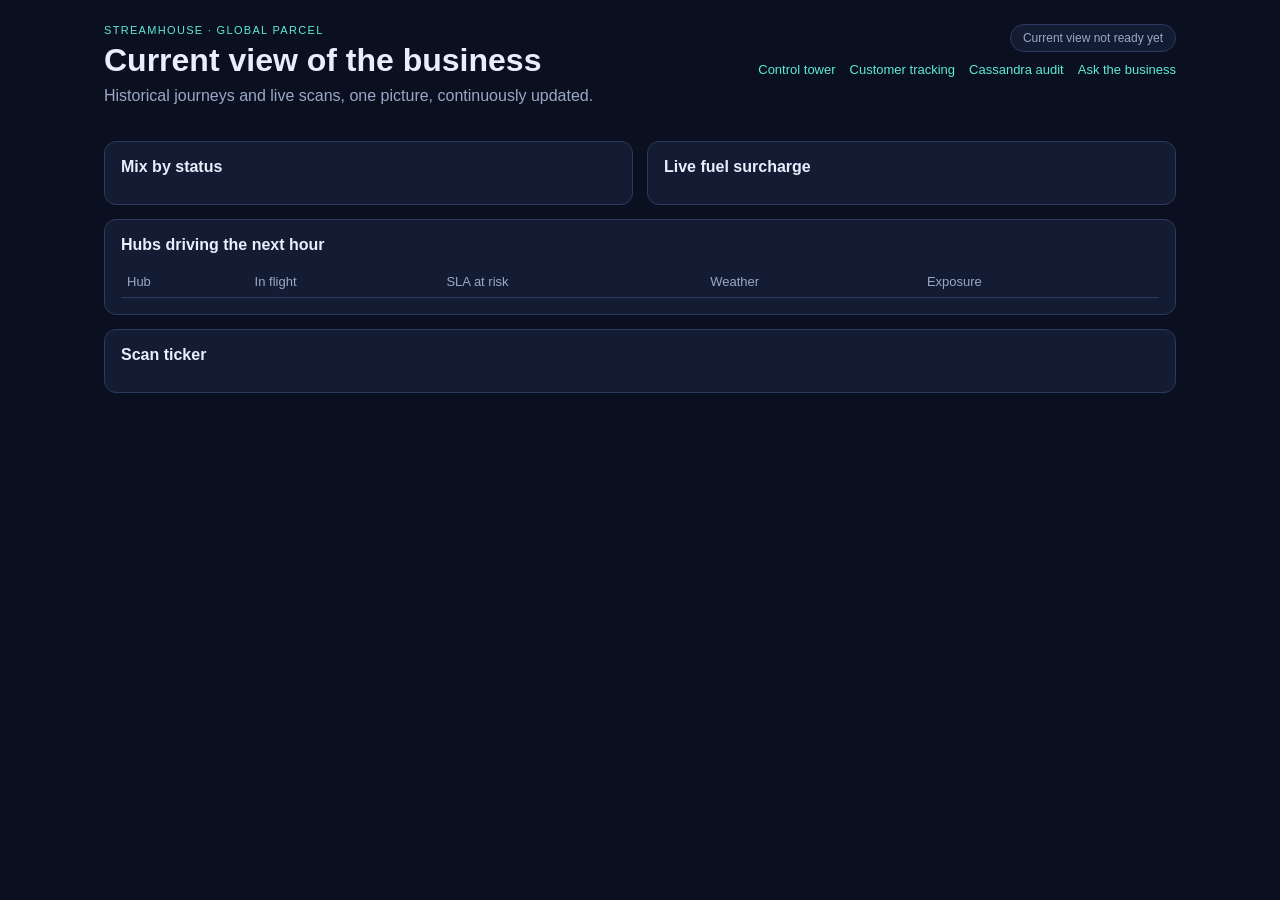
==== 01-streamhouse/apps/frontend/control-tower/index.html @ 58cbfdb0 "Streamlining" ====
<!doctype html>
<html lang="en">
  <head>
    <meta charset="UTF-8" />
    <meta name="viewport" content="width=device-width, initial-scale=1.0" />
    <title>Global Parcel — Current view</title>
    <link rel="stylesheet" href="./styles.css" />
  </head>
  <body>
    <div class="app-shell">
      <header class="topbar">
        <div>
          <p class="eyebrow">StreamHouse · Global Parcel</p>
          <h1>Current view of the business</h1>
          <p class="subtitle">Historical journeys and live scans, one picture, continuously updated.</p>
        </div>
        <div class="topbar-meta">
          <div class="pill" id="freshness">Waiting for Tableflow…</div>
          <nav class="links">
            <a href="/tower/">Control tower</a>
            <a href="/customer-ui/">Customer tracking</a>
            <a href="/audit-ui/">Cassandra audit</a>
            <a href="http://localhost:3000/chat-lite">Ask the business</a>
          </nav>
        </div>
      </header>

      <section class="kpis" id="kpis"></section>

      <main class="grid">
        <section class="card">
          <h2>Mix by status</h2>
          <div id="statusMix" class="bars"></div>
        </section>
        <section class="card">
          <h2>Live fuel surcharge</h2>
          <div id="surcharge" class="surcharge"></div>
        </section>
        <section class="card wide">
          <h2>Hubs driving the next hour</h2>
          <table>
            <thead>
              <tr>
                <th>Hub</th>
                <th>In flight</th>
                <th>SLA at risk</th>
                <th>Weather</th>
                <th>Exposure</th>
              </tr>
            </thead>
            <tbody id="hubRows"></tbody>
          </table>
        </section>
        <section class="card wide">
          <h2>Scan ticker</h2>
          <div id="ticker" class="ticker"></div>
        </section>
      </main>
    </div>
    <script src="./main.js"></script>
  </body>
</html>
---- 01-streamhouse/apps/frontend/control-tower/styles.css ----
:root {
  --bg: #0b1020;
  --surface: #141c33;
  --surface-soft: #1a243f;
  --border: #2c3a5f;
  --text: #e8eefc;
  --muted: #9aa8c7;
  --accent: #5eead4;
  --warn: #fbbf24;
  --danger: #f87171;
  --ok: #86efac;
}

* { box-sizing: border-box; }

body {
  margin: 0;
  font-family: Inter, "Segoe UI", Roboto, Arial, sans-serif;
  background: var(--bg);
  color: var(--text);
}

.app-shell {
  max-width: 1120px;
  margin: 0 auto;
  padding: 24px 24px 48px;
}

.eyebrow {
  margin: 0 0 6px;
  text-transform: uppercase;
  letter-spacing: 0.12em;
  font-size: 11px;
  color: var(--accent);
}

h1 { margin: 0; font-size: 32px; font-weight: 600; }
h2 { margin: 0 0 12px; font-size: 16px; font-weight: 600; }
.subtitle { margin: 8px 0 0; color: var(--muted); }

.topbar {
  display: flex;
  justify-content: space-between;
  gap: 24px;
  align-items: flex-start;
}

.topbar-meta { display: grid; gap: 10px; justify-items: end; }

.pill {
  border: 1px solid var(--border);
  background: var(--surface);
  border-radius: 999px;
  padding: 6px 12px;
  font-size: 12px;
  color: var(--muted);
}

.links { display: flex; gap: 14px; }
.links a { color: var(--accent); text-decoration: none; font-size: 13px; }

.kpis {
  margin-top: 22px;
  display: grid;
  grid-template-columns: repeat(5, minmax(0, 1fr));
  gap: 12px;
}

.kpi {
  background: var(--surface);
  border: 1px solid var(--border);
  border-radius: 12px;
  padding: 14px;
}

.kpi span { display: block; color: var(--muted); font-size: 12px; margin-bottom: 8px; }
.kpi strong { font-size: 28px; font-weight: 600; }
.kpi.warn strong { color: var(--warn); }
.kpi.danger strong { color: var(--danger); }

.grid {
  margin-top: 14px;
  display: grid;
  gap: 14px;
  grid-template-columns: 1fr 1fr;
}

.card {
  background: var(--surface);
  border: 1px solid var(--border);
  border-radius: 12px;
  padding: 16px;
}

.wide { grid-column: 1 / -1; }

.bars { display: grid; gap: 8px; }
.bar-row { display: grid; grid-template-columns: 140px 1fr 40px; gap: 8px; align-items: center; font-size: 13px; }
.bar-track { height: 8px; background: #0f1730; border-radius: 99px; overflow: hidden; }
.bar-fill { height: 100%; background: var(--accent); }

.surcharge { display: grid; gap: 8px; }
.surcharge div {
  display: flex;
  justify-content: space-between;
  border: 1px solid var(--border);
  background: var(--surface-soft);
  border-radius: 8px;
  padding: 8px 10px;
  font-size: 13px;
}

table { width: 100%; border-collapse: collapse; font-size: 13px; }
th, td { text-align: left; padding: 8px 6px; border-bottom: 1px solid var(--border); }
th { color: var(--muted); font-weight: 500; }
td.risk { color: var(--warn); font-weight: 600; }

.ticker { display: grid; gap: 8px; }
.tick {
  border: 1px solid var(--border);
  background: var(--surface-soft);
  border-radius: 8px;
  padding: 10px 12px;
  font-size: 13px;
}
.tick.risk { border-color: #854d0e; }
.tick strong { display: block; margin-bottom: 4px; }
.tick span { color: var(--muted); }

@media (max-width: 840px) {
  .kpis, .grid, .topbar { display: grid; grid-template-columns: 1fr; }
  .topbar-meta { justify-items: start; }
}
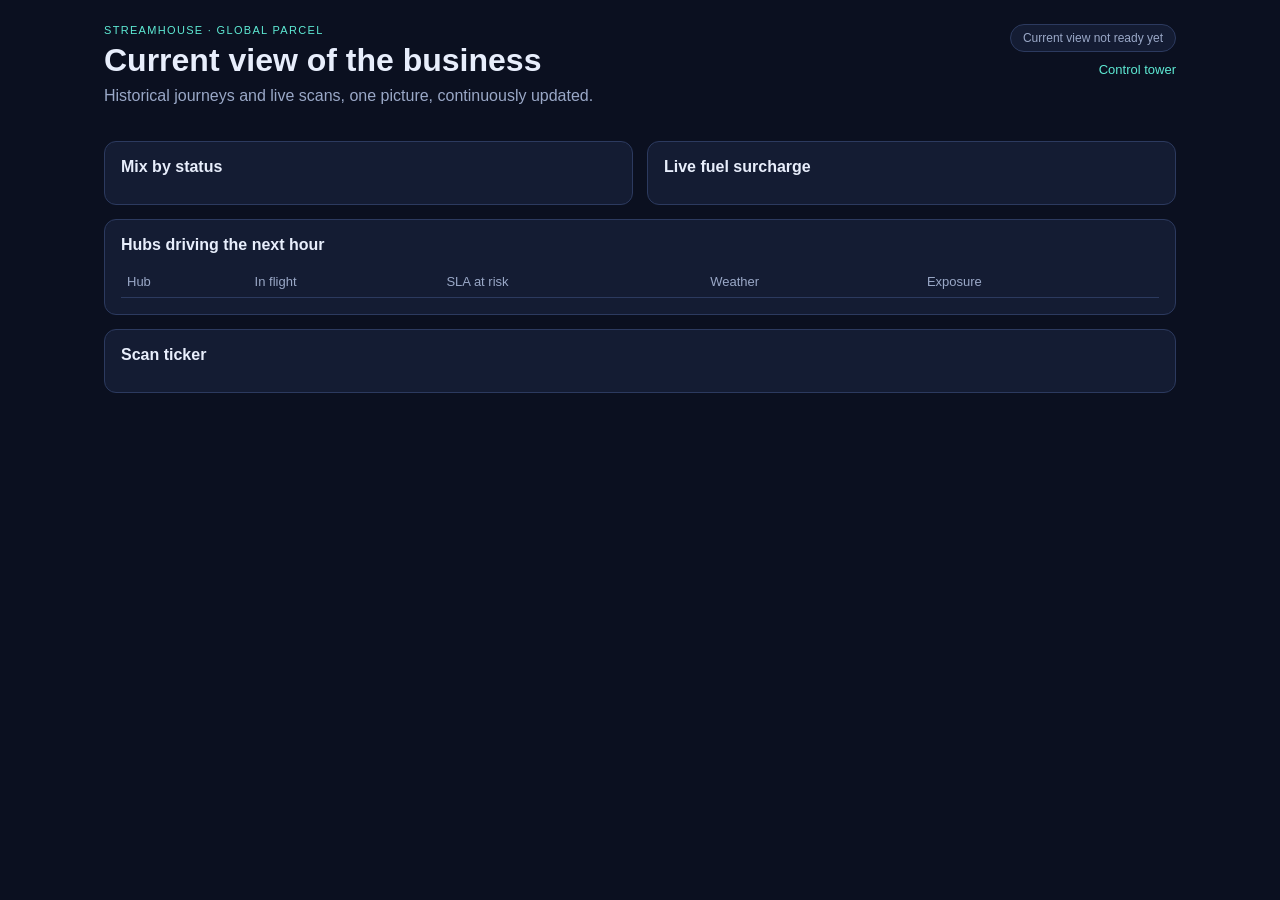
==== commit 122af14b: "Cleanup" ====
--- a/01-streamhouse/apps/frontend/control-tower/index.html
+++ b/01-streamhouse/apps/frontend/control-tower/index.html
@@ -18,9 +18,6 @@
           <div class="pill" id="freshness">Waiting for Tableflow…</div>
           <nav class="links">
             <a href="/tower/">Control tower</a>
-            <a href="/customer-ui/">Customer tracking</a>
-            <a href="/audit-ui/">Cassandra audit</a>
-            <a href="http://localhost:3000/chat-lite">Ask the business</a>
           </nav>
         </div>
       </header>
